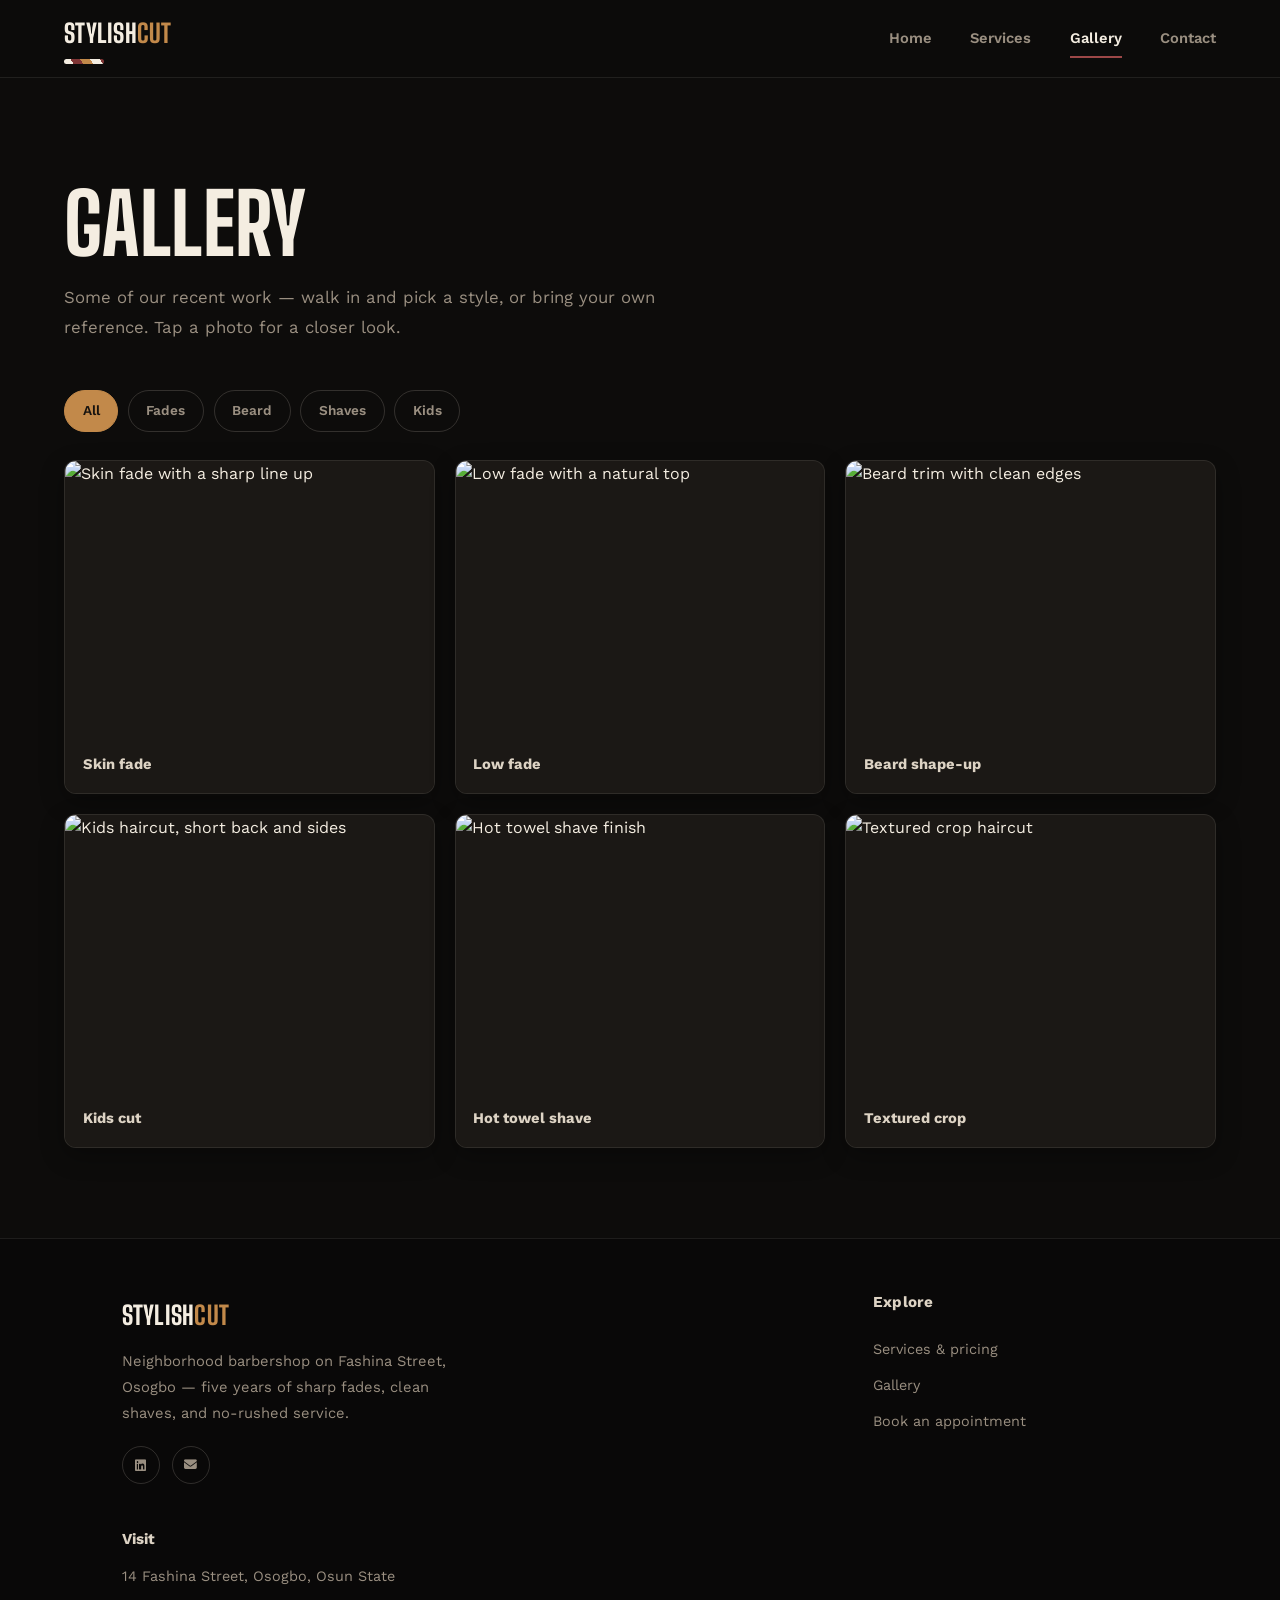
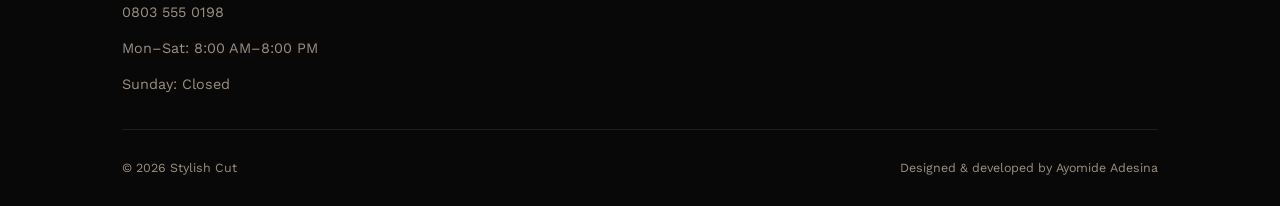
==== gallery.html @ ac700b98 "Add files via upload" ====
<!DOCTYPE html>
<html lang="en">
<head>
<meta charset="UTF-8">
<meta name="viewport" content="width=device-width, initial-scale=1.0">
<title>Gallery — Stylish Cut</title>
<meta name="description" content="Recent fades, beard trims, and shaves from Stylish Cut barbershop in Osogbo, Osun State.">
<link rel="icon" href="data:image/svg+xml,%3Csvg xmlns='http://www.w3.org/2000/svg' viewBox='0 0 32 32'%3E%3Crect width='32' height='32' rx='6' fill='%230d0c0b'/%3E%3Crect x='6' y='4' width='4' height='24' fill='%23f4ede1' transform='rotate(20 8 16)'/%3E%3Crect x='14' y='4' width='4' height='24' fill='%237f3535' transform='rotate(20 16 16)'/%3E%3Crect x='22' y='4' width='4' height='24' fill='%23c2894a' transform='rotate(20 24 16)'/%3E%3C/svg%3E">
<link rel="preconnect" href="https://fonts.googleapis.com">
<link rel="preconnect" href="https://fonts.gstatic.com" crossorigin>
<link href="https://fonts.googleapis.com/css2?family=Big+Shoulders+Display:wght@600;700;800;900&family=Work+Sans:wght@400;500;600;700&display=swap" rel="stylesheet">
<link rel="stylesheet" href="style.css">
<link rel="stylesheet" href="https://cdnjs.cloudflare.com/ajax/libs/font-awesome/6.5.1/css/all.min.css">
</head>
<body>

<a href="#main" class="skip-link">Skip to content</a>

<header class="site-header">
 <div class="brand">
 <a href="index.html" class="wordmark">Stylish<span>Cut</span></a>
 <span class="stripe" aria-hidden="true"></span>
 </div>
 <button class="nav-toggle" aria-label="Toggle menu" aria-expanded="false">
 <span class="nav-toggle-bars"><span></span><span></span><span></span></span>
 </button>
 <nav>
 <ul>
 <li><a href="index.html">Home</a></li>
 <li><a href="services.html">Services</a></li>
 <li><a href="gallery.html">Gallery</a></li>
 <li><a href="contact.html">Contact</a></li>
 </ul>
 </nav>
</header>

<main id="main">

 <div class="page-header">
 <span class="stripe" aria-hidden="true"></span>
 <h1>Gallery</h1>
 <p>Some of our recent work — walk in and pick a style, or bring your own reference. Tap a photo for a closer look.</p>
 </div>

 <div class="gallery-filters" role="group" aria-label="Filter gallery by style">
 <button class="filter-btn is-active" data-filter="all" aria-pressed="true">All</button>
 <button class="filter-btn" data-filter="fades" aria-pressed="false">Fades</button>
 <button class="filter-btn" data-filter="beard" aria-pressed="false">Beard</button>
 <button class="filter-btn" data-filter="shave" aria-pressed="false">Shaves</button>
 <button class="filter-btn" data-filter="kids" aria-pressed="false">Kids</button>
 </div>

 <section class="gallery-grid">

 <figure data-category="fades" data-service="skin-fade">
 <button class="gallery-item" aria-haspopup="dialog">
 <img src="images/gallery-1.webp" alt="Skin fade with a sharp line up">
 <figcaption>Skin fade</figcaption>
 </button>
 </figure>

 <figure data-category="fades" data-service="regular-cut">
 <button class="gallery-item" aria-haspopup="dialog">
 <img src="images/gallery-2.webp" alt="Low fade with a natural top">
 <figcaption>Low fade</figcaption>
 </button>
 </figure>

 <figure data-category="beard" data-service="beard-trim">
 <button class="gallery-item" aria-haspopup="dialog">
 <img src="images/gallery-3.webp" alt="Beard trim with clean edges">
 <figcaption>Beard shape-up</figcaption>
 </button>
 </figure>

 <figure data-category="kids" data-service="kids-haircut">
 <button class="gallery-item" aria-haspopup="dialog">
 <img src="images/gallery-4.webp" alt="Kids haircut, short back and sides">
 <figcaption>Kids cut</figcaption>
 </button>
 </figure>

 <figure data-category="shave" data-service="hot-towel-shave">
 <button class="gallery-item" aria-haspopup="dialog">
 <img src="images/gallery-5.webp" alt="Hot towel shave finish">
 <figcaption>Hot towel shave</figcaption>
 </button>
 </figure>

 <figure data-category="fades" data-service="regular-cut">
 <button class="gallery-item" aria-haspopup="dialog">
 <img src="images/gallery-6.jpg" alt="Textured crop haircut">
 <figcaption>Textured crop</figcaption>
 </button>
 </figure>

 </section>

</main>

<!-- Lightbox: one shared dialog, filled in by script.js on click -->
<div class="lightbox" id="lightbox" role="dialog" aria-modal="true" aria-label="Photo preview">
 <div class="lightbox-content">
 <button class="lightbox-close" aria-label="Close preview">&times;</button>
 <img id="lightbox-img" src="" alt="">
 <div class="lightbox-caption">
 <h3 id="lightbox-title"></h3>
 <a id="lightbox-book" href="contact.html" class="btn">Book this style</a>
 </div>
 </div>
</div>

<footer>
 <div class="footer-grid">
 <div class="footer-brand">
 <a href="index.html" class="wordmark">Stylish<span>Cut</span></a>
 <p>Neighborhood barbershop on Fashina Street, Osogbo — five years of sharp fades, clean shaves, and no-rushed service.</p>
 <!-- TODO: swap in the real social links when ready -->
 <div class="footer-social" aria-label="Social media">
         <a href="https://www.linkedin.com/in/ayomide-adesina-8258b2412"
           target="_blank"
           rel="noopener noreferrer"
           aria-label="LinkedIn">

            <i class="fa-brands fa-linkedin" aria-hidden="true"></i>
    <a href="mailto:adesinaa276@gmail.com"
           aria-label="Email">

            <i class="fa-solid fa-envelope" aria-hidden="true"></i>
 </div>
 </div>
 <div class="footer-col">
 <h4>Explore</h4>
 <ul>
 <li><a href="services.html">Services & pricing</a></li>
 <li><a href="gallery.html">Gallery</a></li>
 <li><a href="contact.html">Book an appointment</a></li>
 </ul>
 </div>
 <div class="footer-col">
 <h4>Visit</h4>
 <ul>
 <li><span>14 Fashina Street, Osogbo, Osun State</span></li>
 <li><a href="tel:08035550198">0803 555 0198</a></li>
 <li><span>Mon–Sat: 8:00 AM–8:00 PM</span></li>
 <li><span>Sunday: Closed</span></li>
 </ul>
 </div>
 </div>
 <div class="footer-bottom">
 <span>&copy; 2026 Stylish Cut</span>
 <span>Designed & developed by Ayomide Adesina</span>
 </div>
</footer>

<script src="script.js"></script>
</body>
</html>
---- style.css ----
/* =========================================================
   STYLISH CUT — barbershop website
   Design language: near-black grooming-lounge palette, brass
   and barber-pole burgundy accents, condensed display type for
   signage-style headlines, a recurring diagonal stripe motif
   (drawn from the barber pole) used as a structural divider.
   ========================================================= */

/* =========================
   1. DESIGN TOKENS
   ========================= */

:root {
    --bg: #0d0c0b;
    --bg-soft: #141210;
    --surface: #1b1815;
    --surface-alt: #221e19;

    --brass: #c2894a;
    --brass-light: #d9a869;
    --brass-dark: #9c6a35;

    --burgundy: #7f3535;
    --burgundy-light: #9c4747;

    --cream: #f4ede1;
    --cream-soft: #ddd3c4;
    --stone: #9a8f81;

    --border: rgba(244, 237, 225, 0.09);
    --border-strong: rgba(244, 237, 225, 0.16);

    --max-width: 1180px;
    --header-height: 78px;

    --radius-sm: 6px;
    --radius-md: 12px;
    --radius-lg: 18px;

    --shadow-sm: 0 8px 24px rgba(0, 0, 0, 0.30);
    --shadow-md: 0 20px 50px rgba(0, 0, 0, 0.40);

    --ease: 200ms cubic-bezier(0.4, 0, 0.2, 1);
    --ease-slow: 420ms cubic-bezier(0.4, 0, 0.2, 1);

    --stripe: repeating-linear-gradient(
        55deg,
        var(--cream) 0 8px,
        var(--burgundy) 8px 16px,
        var(--brass) 16px 24px
    );
}


/* =========================
   2. RESET / FOUNDATION
   ========================= */

* {
    margin: 0;
    padding: 0;
    box-sizing: border-box;
}

html {
    scroll-behavior: smooth;
    background: var(--bg);
}

@media (prefers-reduced-motion: reduce) {
    html {
        scroll-behavior: auto;
    }

    * {
        animation-duration: 0.01ms !important;
        animation-iteration-count: 1 !important;
        transition-duration: 0.01ms !important;
    }
}

body {
    min-height: 100vh;
    display: flex;
    flex-direction: column;

    font-family: "Work Sans", "Segoe UI", Arial, sans-serif;
    font-size: 16px;
    line-height: 1.6;

    background: var(--bg);
    color: var(--cream);

    overflow-x: hidden;
}

main {
    flex: 1;
}

img {
    display: block;
    width: 100%;
    max-width: 100%;
}

a {
    color: inherit;
    text-decoration: none;
}

ul {
    list-style: none;
}

button,
input,
select,
textarea {
    font: inherit;
    color: inherit;
}

button {
    border: 0;
    background: none;
}

::selection {
    background: var(--brass);
    color: var(--bg);
}

:focus-visible {
    outline: 2px solid var(--brass-light);
    outline-offset: 3px;
}

/* Skip link — hidden until keyboard-focused */
.skip-link {
    position: absolute;
    top: -100px;
    left: 1rem;
    z-index: 2000;

    padding: 0.75rem 1.25rem;
    background: var(--brass);
    color: var(--bg);
    font-weight: 700;
    border-radius: var(--radius-sm);

    transition: top var(--ease);
}

.skip-link:focus {
    top: 1rem;
}


/* =========================
   3. GLOBAL TYPOGRAPHY
   ========================= */

h1,
h2,
h3,
h4 {
    color: var(--cream);
    font-family: "Big Shoulders Display", "Work Sans", sans-serif;
    line-height: 1;
    letter-spacing: 0.005em;
}

h1 {
    font-size: clamp(2.75rem, 7vw, 5.25rem);
    font-weight: 800;
    text-transform: uppercase;
}

h2 {
    font-size: clamp(2rem, 4vw, 2.75rem);
    font-weight: 700;
    text-transform: uppercase;
}

h3 {
    font-size: 1.25rem;
    font-weight: 700;
}

p {
    color: var(--stone);
}

.lede {
    max-width: 640px;
    font-size: 1.05rem;
    line-height: 1.8;
    color: var(--cream-soft);
}

/* The recurring barber-pole stripe — used as a structural rule,
   never as decoration for its own sake: it marks the start of
   the header brand mark, page headers, and section transitions. */
.stripe {
    height: 5px;
    width: 64px;
    border-radius: 3px;
    background: var(--stripe);
}


/* =========================
   4. HEADER / NAVIGATION
   ========================= */

.site-header {
    position: sticky;
    top: 0;
    z-index: 1000;

    width: 100%;
    min-height: var(--header-height);

    display: flex;
    align-items: center;
    justify-content: space-between;
    gap: 40px;

    padding: 0 clamp(1.25rem, 5vw, 4rem);

    background: rgba(13, 12, 11, 0.94);
    border-bottom: 1px solid var(--border);
    backdrop-filter: blur(12px);
}

.brand {
    display: flex;
    flex-direction: column;
    gap: 6px;
    flex-shrink: 0;
}

.wordmark {
    font-family: "Big Shoulders Display", sans-serif;
    font-size: 1.6rem;
    font-weight: 800;
    letter-spacing: 0.01em;
    text-transform: uppercase;

    color: var(--cream);

    transition: color var(--ease);
}

.wordmark span {
    color: var(--brass);
}

.wordmark:hover {
    color: var(--brass-light);
}

.brand .stripe {
    width: 40px;
}

.site-header nav {
    display: block;
}

.site-header nav ul {
    display: flex;
    align-items: center;
    gap: clamp(1.25rem, 3vw, 2.5rem);
}

.site-header nav a {
    position: relative;
    display: inline-flex;
    align-items: center;
    gap: 0.4rem;

    padding: 8px 0;

    color: var(--stone);
    font-size: 0.92rem;
    font-weight: 600;

    transition: color var(--ease);
}

.site-header nav a::after {
    content: "";
    position: absolute;
    left: 0;
    bottom: 0;

    width: 0;
    height: 2px;

    background: var(--brass);

    transition: width var(--ease);
}

.site-header nav a:hover {
    color: var(--cream);
}

.site-header nav a:hover::after {
    width: 100%;
}

.site-header nav a[aria-current="page"] {
    color: var(--cream);
}

.site-header nav a[aria-current="page"]::after {
    width: 100%;
    background: var(--burgundy-light);
}

/* Hamburger — three bars that animate into an X. Hidden above the
   mobile breakpoint; re-enabled inside the mobile media query. */
.nav-toggle {
    display: none;

    width: 42px;
    height: 42px;
    padding: 0;

    align-items: center;
    justify-content: center;

    cursor: pointer;
}

.nav-toggle-bars {
    position: relative;
    width: 22px;
    height: 16px;
}

.nav-toggle-bars span {
    position: absolute;
    left: 0;
    width: 100%;
    height: 2px;
    background: var(--cream);
    border-radius: 2px;

    transition:
        transform var(--ease),
        opacity var(--ease),
        top var(--ease);
}

.nav-toggle-bars span:nth-child(1) { top: 0; }
.nav-toggle-bars span:nth-child(2) { top: 7px; }
.nav-toggle-bars span:nth-child(3) { top: 14px; }

.nav-toggle[aria-expanded="true"] .nav-toggle-bars span:nth-child(1) {
    top: 7px;
    transform: rotate(45deg);
}

.nav-toggle[aria-expanded="true"] .nav-toggle-bars span:nth-child(2) {
    opacity: 0;
}

.nav-toggle[aria-expanded="true"] .nav-toggle-bars span:nth-child(3) {
    top: 7px;
    transform: rotate(-45deg);
}


/* =========================
   5. SHARED PAGE LAYOUT
   ========================= */

.page-header {
    width: min(90%, var(--max-width));
    margin: 0 auto;

    padding: clamp(4rem, 9vw, 6.5rem) 0 3rem;
}

.page-header .stripe {
    margin-bottom: 1.25rem;
}

.page-header h1 {
    max-width: 850px;
    margin-bottom: 1rem;
}

.page-header p {
    max-width: 640px;
    font-size: 1.05rem;
    line-height: 1.8;
}

main > section:not(.hero) {
    width: min(90%, var(--max-width));
    margin-inline: auto;
}

.section-heading {
    display: flex;
    align-items: flex-end;
    justify-content: space-between;
    gap: 1.5rem;
    margin-bottom: 1.75rem;
}

.section-heading .stripe {
    margin-bottom: 0.85rem;
}

.section-heading > a {
    flex-shrink: 0;
    padding-bottom: 0.5rem;

    color: var(--brass);
    font-weight: 700;
    font-size: 0.95rem;

    transition: color var(--ease), transform var(--ease);
}

.section-heading > a:hover {
    color: var(--brass-light);
    transform: translateX(3px);
}


/* =========================
   6. HOME — HERO
   ========================= */

.hero {
    min-height: min(720px, calc(100vh - var(--header-height)));

    width: 100%;

    display: flex;
    flex-direction: column;
    justify-content: center;
    align-items: flex-start;

    padding: clamp(4rem, 10vw, 8rem) max(5%, calc((100% - var(--max-width)) / 2));

    background: var(--bg);
    border-bottom: 1px solid var(--border);
}

.hero .stripe {
    margin-bottom: 1.75rem;
}

.hero h1 {
    max-width: 900px;
    margin-bottom: 1.25rem;

    color: var(--cream);
}

.hero p {
    max-width: 620px;
    margin-bottom: 2.25rem;

    color: var(--stone);
    font-size: clamp(1rem, 2vw, 1.15rem);
    line-height: 1.8;
}

.hero-actions {
    display: flex;
    flex-wrap: wrap;
    gap: 1rem;
}


/* =========================
   7. BUTTONS
   ========================= */

.btn,
form button[type="submit"] {
    display: inline-flex;
    align-items: center;
    justify-content: center;

    min-height: 50px;
    padding: 0.85rem 1.5rem;

    border: 1px solid transparent;
    border-radius: var(--radius-sm);

    background: var(--brass);
    color: #17130f;

    font-size: 0.92rem;
    font-weight: 700;
    letter-spacing: 0.01em;

    cursor: pointer;

    transition:
        background var(--ease),
        color var(--ease),
        transform var(--ease),
        box-shadow var(--ease),
        border-color var(--ease);
}

.btn:hover,
form button[type="submit"]:hover {
    background: var(--brass-light);
    transform: translateY(-2px);
    box-shadow: 0 10px 25px rgba(194, 137, 74, 0.22);
}

.btn:active,
form button[type="submit"]:active {
    transform: translateY(0);
}

.btn-outline {
    background: transparent;
    border-color: var(--border-strong);
    color: var(--cream);
}

.btn-outline:hover {
    background: var(--surface);
    border-color: var(--brass);
    color: var(--cream);
    box-shadow: none;
}


/* =========================
   8. HOME — CONTENT SECTIONS
   ========================= */

.about-teaser,
.services-teaser,
.hours-teaser {
    width: min(90%, var(--max-width));
    margin: 1.5rem auto 0;

    padding: clamp(2rem, 5vw, 3.5rem);

    background: var(--surface);
    border: 1px solid var(--border);
    border-radius: var(--radius-md);

    box-shadow: var(--shadow-sm);
}

.about-teaser {
    margin-top: clamp(2rem, 5vw, 4rem);
}

.about-teaser p,
.hours-teaser p {
    max-width: 760px;
    color: var(--stone);
    line-height: 1.85;
}

.services-teaser {
    margin-top: 1.5rem;
}

.hours-teaser {
    margin-bottom: 0;
}

/* Value props — three facts already established in the copy
   (years running, barber training, walk-in policy), presented as
   a grid instead of buried inside a paragraph. */
.value-grid {
    display: grid;
    grid-template-columns: repeat(3, minmax(0, 1fr));
    gap: 1.25rem;

    width: min(90%, var(--max-width));
    margin: clamp(2rem, 5vw, 3rem) auto 0;
}

.value-card {
    padding: clamp(1.5rem, 3vw, 2rem);

    background: var(--surface);
    border: 1px solid var(--border);
    border-radius: var(--radius-md);
}

.value-card .stripe {
    margin-bottom: 1rem;
}

.value-card h3 {
    margin-bottom: 0.5rem;
}

.value-card p {
    font-size: 0.92rem;
    line-height: 1.7;
}

/* Home — gallery preview strip */
.gallery-preview {
    margin-top: 1.5rem;
}

.gallery-preview-grid {
    display: grid;
    grid-template-columns: repeat(4, minmax(0, 1fr));
    gap: 1rem;
}

.gallery-preview-grid a {
    display: block;
    overflow: hidden;
    border-radius: var(--radius-md);
    border: 1px solid var(--border);
}

.gallery-preview-grid img {
    aspect-ratio: 1 / 1;
    object-fit: cover;
    transition: transform var(--ease-slow);
}

.gallery-preview-grid a:hover img {
    transform: scale(1.06);
}

/* Closing CTA band before the footer */
.cta-band {
    width: 100%;
    margin-top: clamp(3rem, 7vw, 5rem);
    padding: clamp(3rem, 7vw, 4.5rem) max(5%, calc((100% - var(--max-width)) / 2));

    display: flex;
    flex-wrap: wrap;
    align-items: center;
    justify-content: space-between;
    gap: 1.5rem;

    background: var(--surface-alt);
    border-top: 1px solid var(--border);
    border-bottom: 1px solid var(--border);
}

.cta-band h2 {
    font-size: clamp(1.75rem, 3.5vw, 2.5rem);
}

.cta-band p {
    max-width: 480px;
    margin-top: 0.5rem;
}


/* =========================
   9. SERVICE LISTS
   ========================= */

.service-list {
    display: grid;
    gap: 0;
}

.service-list li {
    min-height: 74px;

    display: flex;
    align-items: center;
    justify-content: space-between;
    gap: 2rem;

    padding: 1.15rem 0;

    border-bottom: 1px solid var(--border);
}

.service-list li:first-child {
    border-top: 1px solid var(--border);
}

.service-list li > div {
    min-width: 0;
}

.service-name {
    display: block;

    color: var(--cream);
    font-size: 1rem;
    font-weight: 700;
}

.service-desc {
    display: block;
    margin-top: 0.25rem;

    color: var(--stone);
    font-size: 0.9rem;
    line-height: 1.55;
}

.service-price {
    flex-shrink: 0;

    color: var(--brass-light);
    font-size: 1rem;
    font-weight: 800;
    white-space: nowrap;
}


/* =========================
   10. SERVICES PAGE
   ========================= */

.service-category {
    width: min(90%, 900px);
    margin: 0 auto 1.5rem;

    padding: clamp(1.5rem, 4vw, 2.5rem);

    background: var(--surface);
    border: 1px solid var(--border);
    border-radius: var(--radius-md);

    box-shadow: var(--shadow-sm);
}

.service-category:last-of-type {
    margin-bottom: clamp(3rem, 7vw, 4.5rem);
}

.service-category h2 {
    font-size: clamp(1.4rem, 2.5vw, 1.75rem);
    margin-bottom: 1.5rem;
}

.service-category .service-list li {
    min-height: 78px;
}

.service-category .service-list li:hover .service-name {
    color: var(--brass-light);
}

.service-category .service-list li:hover .service-price {
    color: var(--brass-light);
}

.services-note {
    width: min(90%, 900px);
    margin: 0 auto clamp(3rem, 7vw, 4.5rem);
    padding: clamp(1.5rem, 4vw, 2rem);

    display: flex;
    flex-wrap: wrap;
    align-items: center;
    justify-content: space-between;
    gap: 1.25rem;

    background: var(--surface-alt);
    border: 1px solid var(--border);
    border-radius: var(--radius-md);
}

.services-note p {
    max-width: 460px;
}


/* =========================
   11. GALLERY PAGE
   ========================= */

.gallery-filters {
    width: min(90%, var(--max-width));
    margin: 0 auto 1.75rem;

    display: flex;
    flex-wrap: wrap;
    gap: 0.6rem;
}

.filter-btn {
    padding: 0.55rem 1.1rem;

    border: 1px solid var(--border-strong);
    border-radius: 999px;

    color: var(--stone);
    font-size: 0.85rem;
    font-weight: 600;

    cursor: pointer;
    transition: all var(--ease);
}

.filter-btn:hover {
    border-color: var(--brass);
    color: var(--cream);
}

.filter-btn.is-active {
    background: var(--brass);
    border-color: var(--brass);
    color: #17130f;
}

.gallery-grid {
    width: min(90%, var(--max-width));
    margin: 0 auto clamp(3.5rem, 7vw, 6rem);

    display: grid;
    grid-template-columns: repeat(3, minmax(0, 1fr));
    gap: 1.25rem;
}

.gallery-grid figure {
    overflow: hidden;

    background: var(--surface);
    border: 1px solid var(--border);
    border-radius: var(--radius-md);

    box-shadow: var(--shadow-sm);

    transition: opacity var(--ease), transform var(--ease);
}

.gallery-grid figure.is-hidden {
    display: none;
}

.gallery-grid button.gallery-item {
    display: block;
    width: 100%;
    cursor: pointer;
    text-align: left;
}

.gallery-grid img {
    width: 100%;
    aspect-ratio: 4 / 3;
    object-fit: cover;
    object-position: center;

    transition:
        transform 450ms ease,
        filter 450ms ease;
}

.gallery-grid button.gallery-item:hover img {
    transform: scale(1.035);
    filter: brightness(1.06);
}

.gallery-grid figcaption {
    padding: 1rem 1.1rem;

    background: var(--surface);
    color: var(--cream-soft);

    font-size: 0.92rem;
    font-weight: 700;
}

/* Lightbox */
.lightbox {
    position: fixed;
    inset: 0;
    z-index: 2000;

    display: none;
    align-items: center;
    justify-content: center;

    padding: 5vh 5vw;

    background: rgba(9, 8, 7, 0.9);
    backdrop-filter: blur(4px);
}

.lightbox.is-open {
    display: flex;
}

.lightbox-content {
    position: relative;
    width: min(100%, 720px);

    background: var(--surface);
    border: 1px solid var(--border-strong);
    border-radius: var(--radius-md);
    overflow: hidden;

    box-shadow: var(--shadow-md);
}

.lightbox-content img {
    aspect-ratio: 4 / 3;
    object-fit: cover;
}

.lightbox-caption {
    display: flex;
    align-items: center;
    justify-content: space-between;
    gap: 1rem;
    flex-wrap: wrap;

    padding: 1.25rem 1.5rem;
}

.lightbox-caption h3 {
    font-family: "Work Sans", sans-serif;
    text-transform: none;
    font-size: 1.05rem;
}

.lightbox-close {
    position: absolute;
    top: 0.75rem;
    right: 0.75rem;

    width: 40px;
    height: 40px;

    display: flex;
    align-items: center;
    justify-content: center;

    background: rgba(13, 12, 11, 0.65);
    border-radius: 50%;
    color: var(--cream);
    font-size: 1.25rem;

    cursor: pointer;
}

.lightbox-close:hover {
    background: var(--burgundy);
}


/* =========================
   12. CONTACT PAGE
   ========================= */

.contact-layout {
    width: min(90%, var(--max-width));
    margin: 0 auto clamp(3.5rem, 7vw, 5rem);

    display: grid;
    grid-template-columns: minmax(240px, 0.75fr) minmax(320px, 1.25fr);
    gap: clamp(1.5rem, 5vw, 4rem);
    align-items: start;
}

.contact-info,
.contact-layout form {
    padding: clamp(1.5rem, 4vw, 2.5rem);

    background: var(--surface);
    border: 1px solid var(--border);
    border-radius: var(--radius-md);

    box-shadow: var(--shadow-sm);
}

.contact-info dt {
    margin-top: 1.5rem;

    color: var(--brass);
    font-size: 0.78rem;
    font-weight: 800;
    letter-spacing: 0.08em;
}

.contact-info dt:first-child {
    margin-top: 0;
}

.contact-info dd {
    margin-top: 0.35rem;

    color: var(--cream-soft);
    line-height: 1.7;
}

.contact-info a {
    color: var(--brass);
    font-weight: 700;

    transition: color var(--ease);
}

.contact-info a:hover {
    color: var(--brass-light);
}

.contact-layout form {
    display: grid;
    gap: 1.25rem;
}

.contact-layout form > div {
    display: grid;
    gap: 0.45rem;
}

.contact-layout label {
    color: var(--cream-soft);
    font-size: 0.9rem;
    font-weight: 700;
}

.hint {
    font-size: 0.8rem;
    color: var(--stone);
}

.contact-layout input,
.contact-layout select,
.contact-layout textarea {
    width: 100%;
    min-height: 50px;

    padding: 0.8rem 0.95rem;

    border: 1px solid var(--border-strong);
    border-radius: var(--radius-sm);

    background: #141210;
    color: var(--cream);

    outline: none;

    transition:
        border-color var(--ease),
        box-shadow var(--ease),
        background var(--ease);
}

.contact-layout input.has-error,
.contact-layout select.has-error {
    border-color: var(--burgundy-light);
}

.field-error {
    min-height: 1.1rem;
    color: var(--burgundy-light);
    font-size: 0.8rem;
}

.contact-layout input::placeholder,
.contact-layout textarea::placeholder {
    color: #7a7267;
}

.contact-layout input:hover,
.contact-layout select:hover,
.contact-layout textarea:hover {
    border-color: #565049;
}

.contact-layout input:focus,
.contact-layout select:focus,
.contact-layout textarea:focus {
    border-color: var(--brass);
    background: #171512;
    box-shadow: 0 0 0 3px rgba(194, 137, 74, 0.15);
}

.contact-layout select {
    cursor: pointer;
}

.contact-layout form button[type="submit"] {
    width: 100%;
    margin-top: 0.35rem;
}

.form-status {
    min-height: 1.5rem;
    font-size: 0.9rem;
}

.form-status.is-success {
    color: var(--brass-light);
}

.form-status.is-error {
    color: var(--burgundy-light);
}

/* Map */
.map-wrap {
    width: min(90%, var(--max-width));
    margin: 0 auto clamp(3.5rem, 7vw, 5rem);

    overflow: hidden;
    border-radius: var(--radius-md);
    border: 1px solid var(--border);
    box-shadow: var(--shadow-sm);
}

.map-wrap iframe {
    width: 100%;
    height: 340px;
    border: 0;
    filter: grayscale(0.3) invert(0.92) contrast(0.9);
    display: block;
}

/* FAQ accordion */
.faq {
    width: min(90%, var(--max-width));
    margin: 0 auto clamp(3.5rem, 7vw, 5rem);
}

.faq-item {
    border-bottom: 1px solid var(--border);
}

.faq-item:first-child {
    border-top: 1px solid var(--border);
}

.faq-question {
    width: 100%;
    padding: 1.35rem 0;

    display: flex;
    align-items: center;
    justify-content: space-between;
    gap: 1rem;

    text-align: left;
    color: var(--cream);
    font-size: 1rem;
    font-weight: 700;

    cursor: pointer;
}

.faq-icon {
    flex-shrink: 0;
    position: relative;
    width: 18px;
    height: 18px;
}

.faq-icon::before,
.faq-icon::after {
    content: "";
    position: absolute;
    top: 50%;
    left: 50%;
    background: var(--brass);
    transition: transform var(--ease);
}

.faq-icon::before {
    width: 100%;
    height: 2px;
    transform: translate(-50%, -50%);
}

.faq-icon::after {
    width: 2px;
    height: 100%;
    transform: translate(-50%, -50%);
}

.faq-question[aria-expanded="true"] .faq-icon::after {
    transform: translate(-50%, -50%) rotate(90deg) scale(0);
}

.faq-answer {
    display: grid;
    grid-template-rows: 0fr;
    transition: grid-template-rows var(--ease-slow);
}

.faq-question[aria-expanded="true"] + .faq-answer {
    grid-template-rows: 1fr;
}

.faq-answer > p {
    overflow: hidden;
    padding-bottom: 1.35rem;
    max-width: 640px;
    line-height: 1.75;
}


/* =========================
   13. FOOTER
   ========================= */

footer {
    width: 100%;

    padding: clamp(2.5rem, 6vw, 3.5rem) clamp(1.25rem, 5vw, 4rem) 1.75rem;

    background: #090808;
    border-top: 1px solid var(--border);
}

.footer-grid {
    width: min(90%, var(--max-width));
    margin: 0 auto;

    display: grid;
    grid-template-columns: 1.3fr 1fr 1fr;
    gap: clamp(2rem, 5vw, 3rem);

    padding-bottom: 2rem;
}

.footer-brand .wordmark {
    display: inline-block;
    margin-bottom: 0.85rem;
}

.footer-brand p {
    max-width: 340px;
    font-size: 0.92rem;
    line-height: 1.75;
}

.footer-social {
    display: flex;
    gap: 0.75rem;
    margin-top: 1.25rem;
}

.footer-social a {
    width: 38px;
    height: 38px;

    display: flex;
    align-items: center;
    justify-content: center;

    border: 1px solid var(--border-strong);
    border-radius: 50%;

    font-size: 0.8rem;
    font-weight: 700;
    color: var(--stone);

    transition: all var(--ease);
}

.footer-social a:hover {
    border-color: var(--brass);
    color: var(--brass-light);
}

.footer-col h4 {
    margin-bottom: 1rem;
    font-family: "Work Sans", sans-serif;
    text-transform: none;
    font-size: 0.95rem;
    color: var(--cream-soft);
}

.footer-col ul {
    display: grid;
    gap: 0.65rem;
}

.footer-col a,
.footer-col span {
    font-size: 0.9rem;
    color: var(--stone);
}

.footer-col a {
    transition: color var(--ease);
}

.footer-col a:hover {
    color: var(--brass-light);
}

.footer-bottom {
    width: min(90%, var(--max-width));
    margin: 0 auto;
    padding-top: 1.75rem;

    display: flex;
    flex-wrap: wrap;
    align-items: center;
    justify-content: space-between;
    gap: 0.5rem 1.5rem;

    border-top: 1px solid var(--border);

    color: var(--stone);
    font-size: 0.78rem;
}


/* =========================
   14. RESPONSIVE — TABLET
   ========================= */

@media (max-width: 900px) {
    .site-header {
        gap: 20px;
    }

    .site-header nav ul {
        gap: 1.25rem;
    }

    .value-grid {
        grid-template-columns: 1fr;
    }

    .gallery-grid,
    .gallery-preview-grid {
        grid-template-columns: repeat(2, minmax(0, 1fr));
    }

    .contact-layout {
        grid-template-columns: 1fr;
    }

    .footer-grid {
        grid-template-columns: 1fr 1fr;
    }

    .footer-brand {
        grid-column: 1 / -1;
    }
}


/* =========================
   15. RESPONSIVE — MOBILE
   ========================= */

@media (max-width: 680px) {
    :root {
        --header-height: auto;
    }

    .site-header {
        position: relative;

        min-height: 70px;

        padding: 1rem 5%;

        align-items: center;
    }

    .site-header nav {
        position: absolute;
        top: 100%;
        left: 0;
        right: 0;

        display: none;

        background: var(--bg-soft);
        border-bottom: 1px solid var(--border);
    }

    .site-header nav.nav-open {
        display: block;
    }

    .nav-toggle {
        display: inline-flex;
    }

    .site-header nav ul {
        flex-direction: column;
        align-items: flex-start;
        gap: 0.25rem;
        padding: 0.5rem 5% 1.25rem;
    }

    .site-header nav a {
        width: 100%;
        padding: 0.75rem 0;
        font-size: 0.95rem;
    }

    .site-header nav a::after {
        display: none;
    }

    .hero {
        min-height: auto;
        padding: 3.5rem 5% 3.5rem;
    }

    .page-header {
        padding-top: 3rem;
        padding-bottom: 2.25rem;
    }

    .about-teaser,
    .services-teaser,
    .hours-teaser,
    .service-category,
    .contact-info,
    .contact-layout form,
    .services-note {
        padding: 1.5rem;
    }

    .value-grid,
    .gallery-grid,
    .gallery-preview-grid {
        width: 90%;
        grid-template-columns: 1fr;
        gap: 1rem;
    }

    .gallery-grid img {
        aspect-ratio: 16 / 11;
    }

    .service-list li {
        align-items: flex-start;
        gap: 1rem;
    }

    .service-price {
        padding-top: 2px;
        font-size: 0.95rem;
    }

    .cta-band {
        flex-direction: column;
        align-items: flex-start;
    }

    .footer-grid {
        grid-template-columns: 1fr;
        gap: 2rem;
    }

    .footer-bottom {
        flex-direction: column;
        align-items: flex-start;
    }
}


/* =========================
   16. SMALL PHONES
   ========================= */

@media (max-width: 420px) {
    .hero-actions {
        flex-direction: column;
        width: 100%;
    }

    .btn,
    form button[type="submit"] {
        width: 100%;
    }

    .service-list li {
        flex-direction: column;
    }

    .service-price {
        align-self: flex-start;
    }

    .lightbox-caption {
        flex-direction: column;
        align-items: flex-start;
    }
}
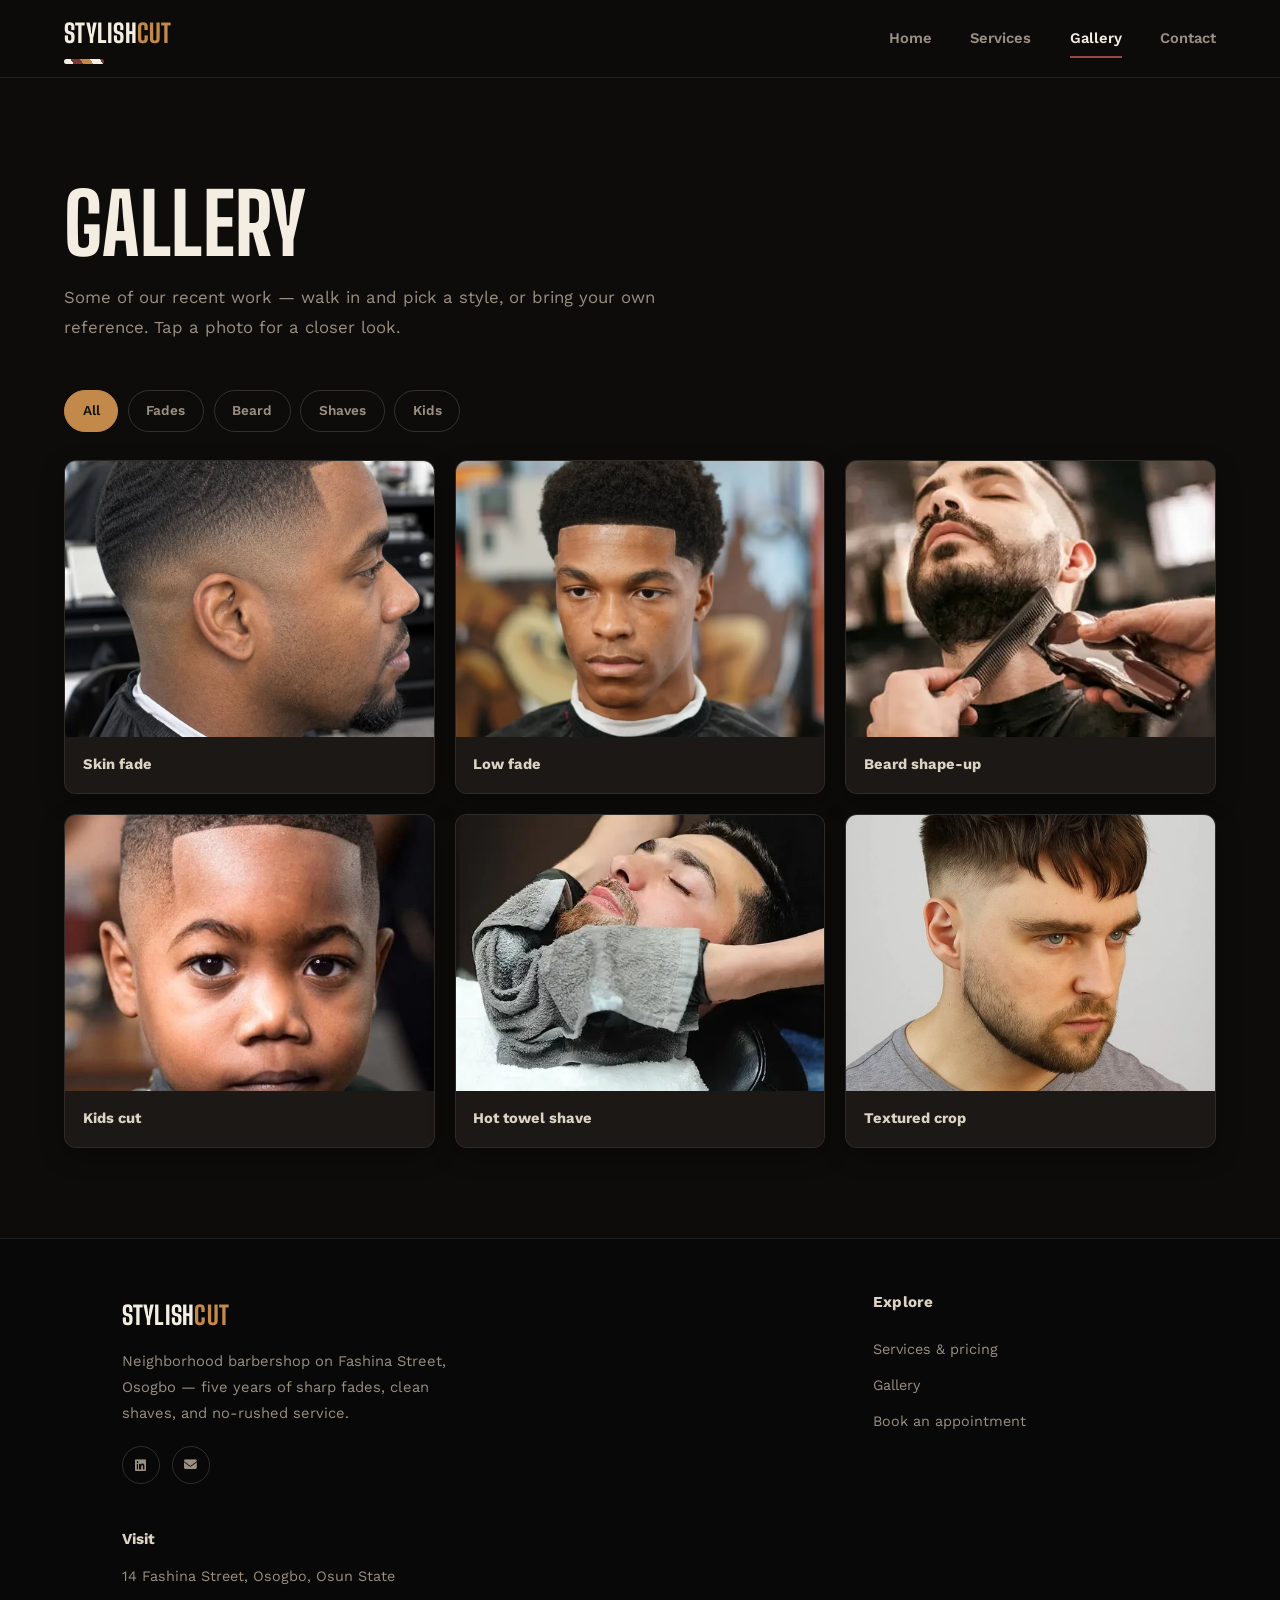
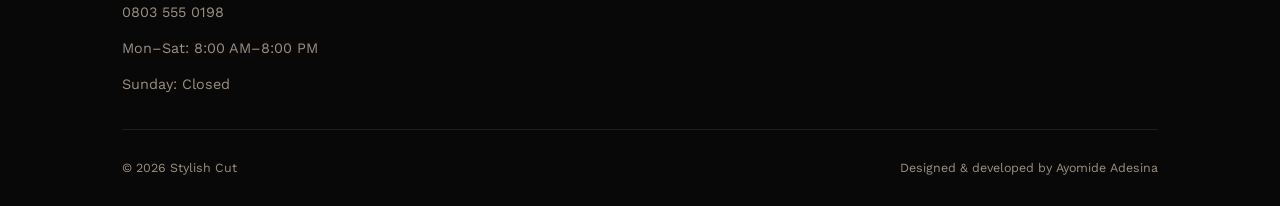
==== commit 8a0044f0: "Update gallery.html" ====
--- a/gallery.html
+++ b/gallery.html
@@ -54,42 +54,42 @@
 
  <figure data-category="fades" data-service="skin-fade">
  <button class="gallery-item" aria-haspopup="dialog">
- <img src="images/gallery-1.webp" alt="Skin fade with a sharp line up">
+ <img src="gallery-1.webp" alt="Skin fade with a sharp line up">
  <figcaption>Skin fade</figcaption>
  </button>
  </figure>
 
  <figure data-category="fades" data-service="regular-cut">
  <button class="gallery-item" aria-haspopup="dialog">
- <img src="images/gallery-2.webp" alt="Low fade with a natural top">
+ <img src="gallery-2.webp" alt="Low fade with a natural top">
  <figcaption>Low fade</figcaption>
  </button>
  </figure>
 
  <figure data-category="beard" data-service="beard-trim">
  <button class="gallery-item" aria-haspopup="dialog">
- <img src="images/gallery-3.webp" alt="Beard trim with clean edges">
+ <img src="gallery-3.webp" alt="Beard trim with clean edges">
  <figcaption>Beard shape-up</figcaption>
  </button>
  </figure>
 
  <figure data-category="kids" data-service="kids-haircut">
  <button class="gallery-item" aria-haspopup="dialog">
- <img src="images/gallery-4.webp" alt="Kids haircut, short back and sides">
+ <img src="gallery-4.webp" alt="Kids haircut, short back and sides">
  <figcaption>Kids cut</figcaption>
  </button>
  </figure>
 
  <figure data-category="shave" data-service="hot-towel-shave">
  <button class="gallery-item" aria-haspopup="dialog">
- <img src="images/gallery-5.webp" alt="Hot towel shave finish">
+ <img src="gallery-5.webp" alt="Hot towel shave finish">
  <figcaption>Hot towel shave</figcaption>
  </button>
  </figure>
 
  <figure data-category="fades" data-service="regular-cut">
  <button class="gallery-item" aria-haspopup="dialog">
- <img src="images/gallery-6.jpg" alt="Textured crop haircut">
+ <img src="gallery-6.jpg" alt="Textured crop haircut">
  <figcaption>Textured crop</figcaption>
  </button>
  </figure>
